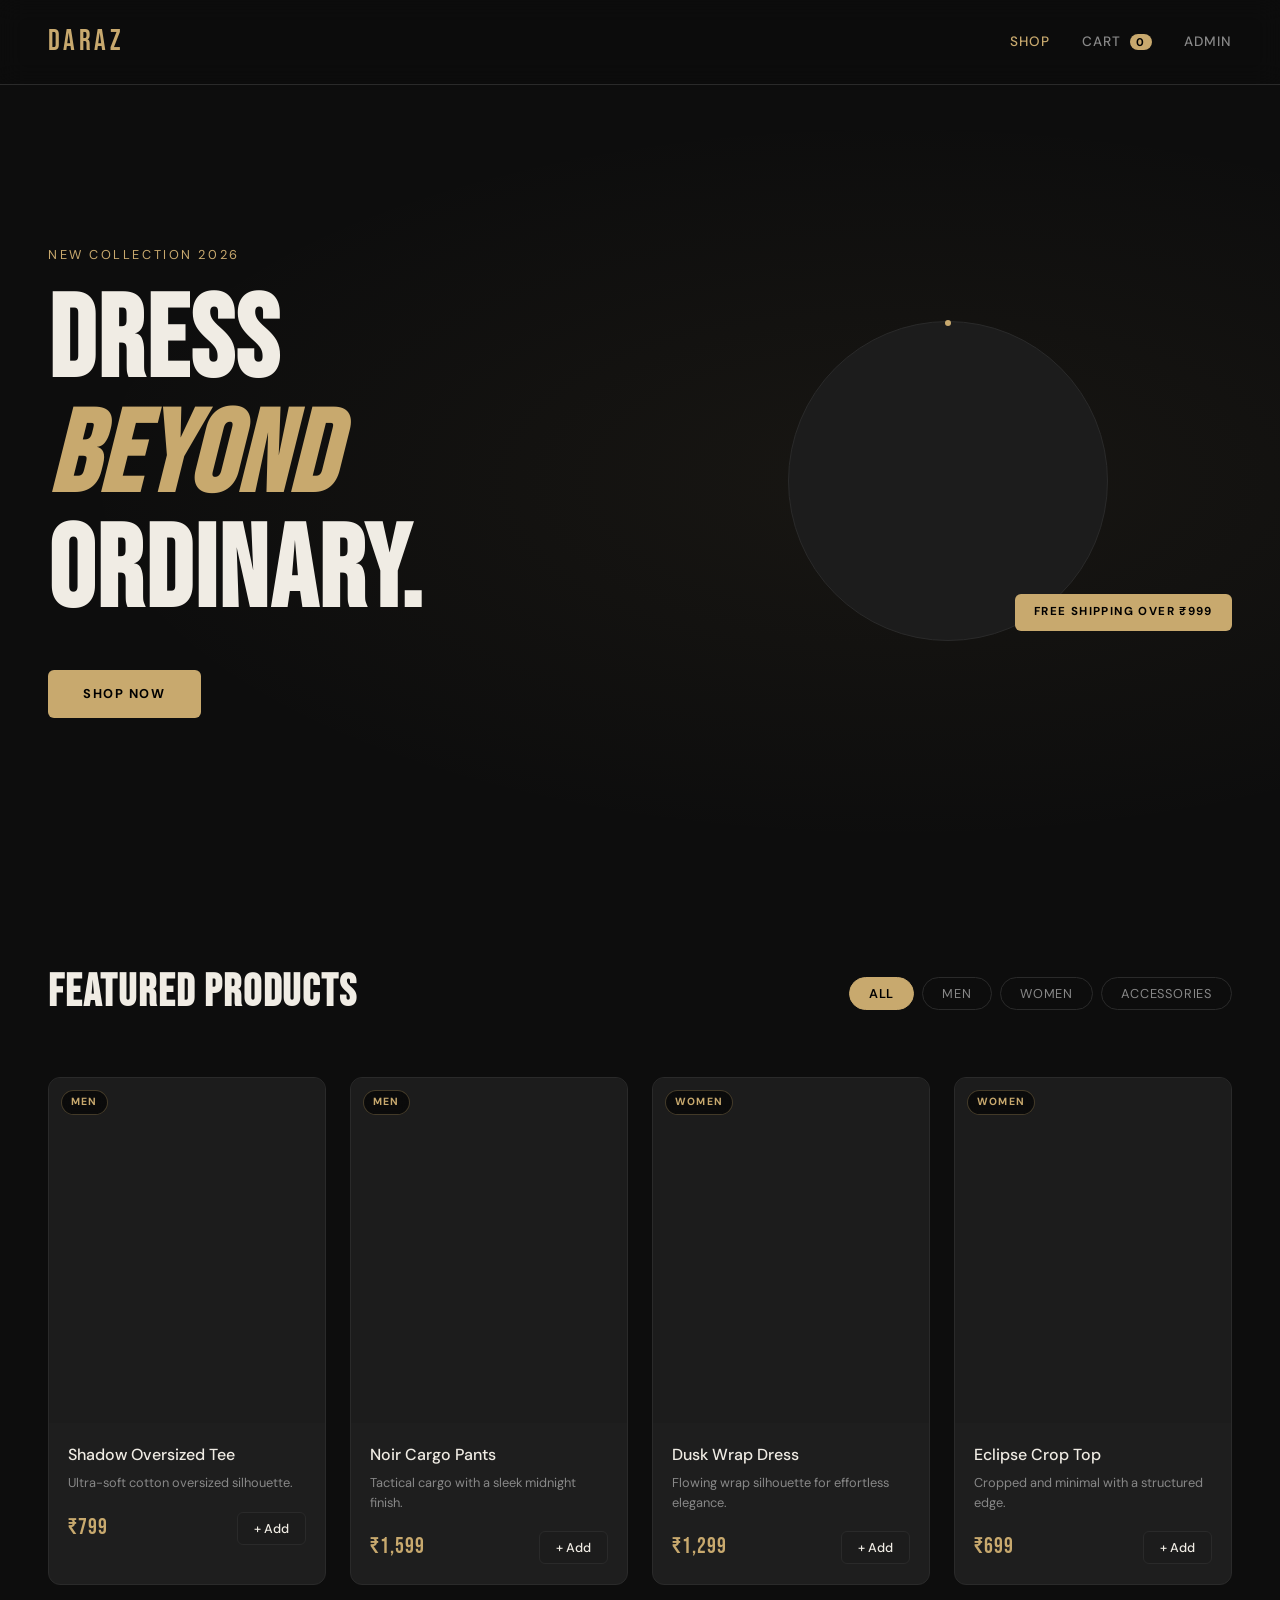
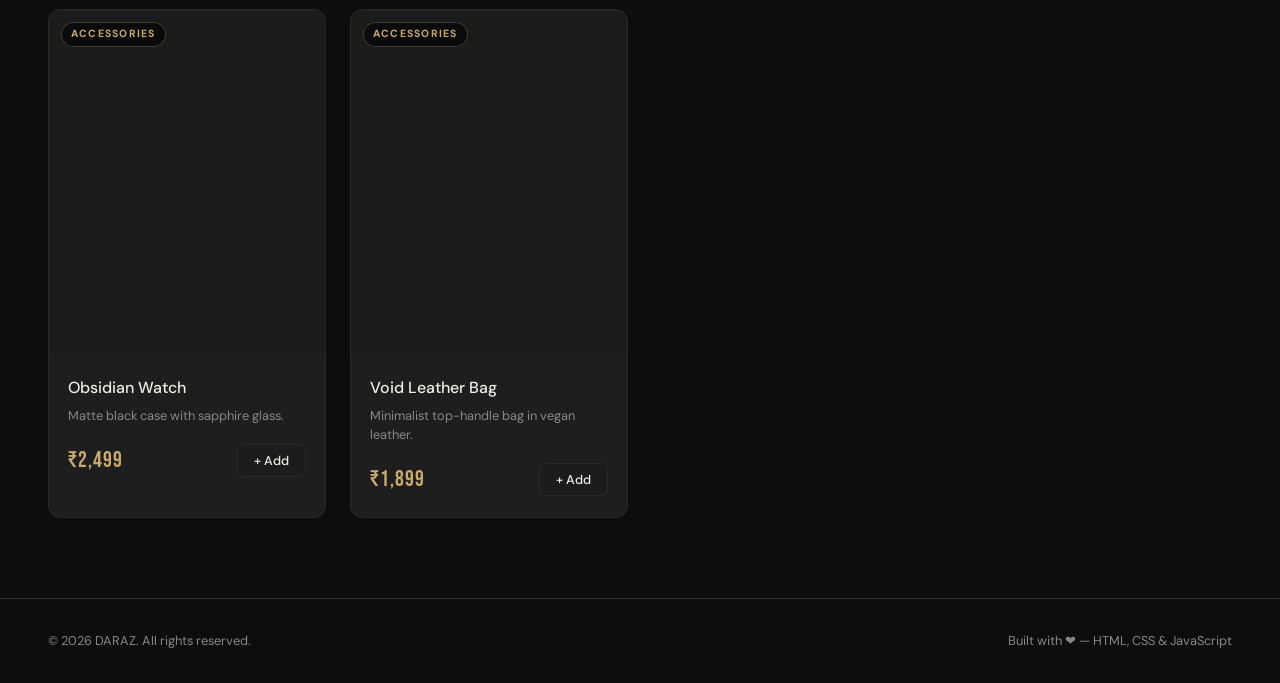
==== Frontend/index.html @ c2f540bd "first push" ====
<!DOCTYPE html>
<html lang="en">

<head>
  <meta charset="UTF-8" />
  <meta name="viewport" content="width=device-width, initial-scale=1.0" />
  <title>DARAZ — Modern Store</title>
  <link rel="stylesheet" href="CSS/base.css" />
  <link rel="stylesheet" href="CSS/index.css" />
  <link
    href="https://fonts.googleapis.com/css2?family=Bebas+Neue&family=DM+Sans:ital,wght@0,300;0,400;0,500;1,300&display=swap"
    rel="stylesheet" />
</head>

<body>

  <!-- NAVBAR -->
  <nav class="navbar">
    <a href="index.html" class="logo">DARAZ</a>
    <div class="nav-links">
      <a href="index.html" class="active">Shop</a>
      <a href="cart.html">Cart <span class="cart-count" id="nav-cart-count">0</span></a>
      <a href="admin.html">Admin</a>
    </div>
  </nav>

  <!-- HERO -->
  <section class="hero">
    <div class="hero-text">
      <p class="hero-sub">New Collection 2026</p>
      <h1>Dress<br><em>Beyond</em><br>Ordinary.</h1>
      <a href="#products" class="btn-primary">Shop Now</a>
    </div>
    <div class="hero-visual">
      <div class="hero-circle"></div>
      <div class="hero-badge">FREE SHIPPING OVER ₹999</div>
    </div>
  </section>

  <!-- PRODUCTS -->
  <section class="products-section" id="products">
    <div class="section-header">
      <h2>Featured Products</h2>
      <div class="filter-bar">
        <button class="filter-btn active" data-cat="all">All</button>
        <button class="filter-btn" data-cat="men">Men</button>
        <button class="filter-btn" data-cat="women">Women</button>
        <button class="filter-btn" data-cat="accessories">Accessories</button>
      </div>
    </div>
    <div class="products-grid" id="products-grid"></div>
  </section>

  <!-- TOAST -->
  <div class="toast" id="toast"></div>

  <footer class="footer">
    <p>© 2026 DARAZ. All rights reserved.</p>
    <p>Built with ❤ — HTML, CSS & JavaScript</p>
  </footer>

  <script src="../Backend/backend.js"></script>
  <script src="script/main.js"></script>
</body>

</html>
---- Frontend/CSS/base.css ----
:root {
  --bg: #0d0d0d;
  --bg2: #141414;
  --bg3: #1c1c1c;
  --surface: #1e1e1e;
  --border: #2a2a2a;
  --text: #f0ece4;
  --text-muted: #888;
  --accent: #c8a96e;
  --accent2: #e8c98e;
  --danger: #e05252;
  --success: #5aaa7a;
  --radius: 12px;
  --radius-sm: 6px;
}

*,
*::before,
*::after {
  box-sizing: border-box;
  margin: 0;
  padding: 0;
}

html {
  scroll-behavior: smooth;
}

body {
  font-family: 'DM Sans', sans-serif;
  background: var(--bg);
  color: var(--text);
  min-height: 100vh;
  font-size: 15px;
  line-height: 1.6;
}

a {
  color: inherit;
  text-decoration: none;
}

button {
  cursor: pointer;
  font-family: inherit;
}

input,
textarea,
select {
  font-family: inherit;
}

/* ---- NAVBAR ---- */
.navbar {
  display: flex;
  align-items: center;
  justify-content: space-between;
  padding: 1.2rem 3rem;
  background: rgba(13, 13, 13, 0.92);
  backdrop-filter: blur(12px);
  position: sticky;
  top: 0;
  z-index: 100;
  border-bottom: 1px solid var(--border);
}

.logo {
  font-family: 'Bebas Neue', sans-serif;
  font-size: 1.8rem;
  letter-spacing: 0.12em;
  color: var(--accent);
}

.nav-links {
  display: flex;
  gap: 2rem;
  align-items: center;
}

.nav-links a {
  font-size: 0.85rem;
  font-weight: 500;
  letter-spacing: 0.08em;
  text-transform: uppercase;
  color: var(--text-muted);
  transition: color 0.2s;
}

.nav-links a:hover,
.nav-links a.active {
  color: var(--accent);
}

.cart-count {
  background: var(--accent);
  color: #000;
  font-size: 0.7rem;
  font-weight: 700;
  padding: 1px 6px;
  border-radius: 99px;
  margin-left: 4px;
}

/* ---- BUTTONS ---- */
.btn-primary {
  display: inline-block;
  background: var(--accent);
  color: #000;
  font-family: 'DM Sans', sans-serif;
  font-size: 0.8rem;
  font-weight: 700;
  letter-spacing: 0.12em;
  text-transform: uppercase;
  padding: 0.85rem 2.2rem;
  border-radius: var(--radius-sm);
  border: none;
  transition: background 0.2s, transform 0.15s;
}

.btn-primary:hover {
  background: var(--accent2);
  transform: translateY(-1px);
}

.btn-primary.wide {
  width: 100%;
  text-align: center;
}

.btn-outline {
  display: inline-block;
  background: transparent;
  color: var(--text);
  border: 1px solid var(--border);
  font-size: 0.8rem;
  font-weight: 500;
  letter-spacing: 0.08em;
  text-transform: uppercase;
  padding: 0.85rem 1.8rem;
  border-radius: var(--radius-sm);
  transition: border-color 0.2s, color 0.2s;
}

.btn-outline:hover {
  border-color: var(--accent);
  color: var(--accent);
}

/* ---- TOAST ---- */
.toast {
  position: fixed;
  bottom: 2rem;
  left: 50%;
  transform: translateX(-50%) translateY(30px);
  background: var(--surface);
  border: 1px solid var(--border);
  color: var(--text);
  padding: 0.8rem 1.8rem;
  border-radius: 99px;
  font-size: 0.88rem;
  font-weight: 500;
  opacity: 0;
  pointer-events: none;
  transition: all 0.3s ease;
  z-index: 999;
  white-space: nowrap;
}

.toast.show {
  opacity: 1;
  transform: translateX(-50%) translateY(0);
}

.toast.success {
  border-color: var(--success);
  color: var(--success);
}

.toast.error {
  border-color: var(--danger);
  color: var(--danger);
}

/* ---- FOOTER ---- */
.footer {
  border-top: 1px solid var(--border);
  padding: 2rem 3rem;
  display: flex;
  justify-content: space-between;
  align-items: center;
  font-size: 0.8rem;
  color: var(--text-muted);
}

/* ---- RESPONSIVE ---- */
@media (max-width: 900px) {
  .navbar {
    padding: 1rem 1.5rem;
  }

  .footer {
    flex-direction: column;
    gap: 0.5rem;
    text-align: center;
  }
}
---- Frontend/CSS/index.css ----
/* ---- HERO ---- */
.hero {
  display: grid;
  grid-template-columns: 1fr 1fr;
  align-items: center;
  min-height: 88vh;
  padding: 4rem 3rem;
  gap: 3rem;
  position: relative;
  overflow: hidden;
}

.hero::before {
  content: '';
  position: absolute;
  inset: 0;
  background: radial-gradient(ellipse at 70% 50%, rgba(200, 169, 110, 0.06) 0%, transparent 65%);
  pointer-events: none;
}

.hero-text {
  z-index: 1;
}

.hero-sub {
  font-size: 0.8rem;
  letter-spacing: 0.2em;
  text-transform: uppercase;
  color: var(--accent);
  margin-bottom: 1.2rem;
}

.hero-text h1 {
  font-family: 'Bebas Neue', sans-serif;
  font-size: clamp(4.5rem, 9vw, 8rem);
  line-height: 1;
  letter-spacing: 0.02em;
  margin-bottom: 2.5rem;
}

.hero-text h1 em {
  font-style: italic;
  color: var(--accent);
}

.hero-visual {
  position: relative;
  display: flex;
  align-items: center;
  justify-content: center;
  height: 420px;
}

.hero-circle {
  width: 320px;
  height: 320px;
  border-radius: 50%;
  border: 1px solid var(--border);
  background: var(--bg3);
  position: relative;
  animation: rotateCircle 18s linear infinite;
}

.hero-circle::before {
  content: '';
  position: absolute;
  top: -2px;
  left: 50%;
  transform: translateX(-50%);
  width: 6px;
  height: 6px;
  border-radius: 50%;
  background: var(--accent);
}

@keyframes rotateCircle {
  to {
    transform: rotate(360deg);
  }
}

.hero-badge {
  position: absolute;
  bottom: 60px;
  right: 0;
  background: var(--accent);
  color: #000;
  font-size: 0.72rem;
  font-weight: 700;
  letter-spacing: 0.12em;
  text-transform: uppercase;
  padding: 0.6rem 1.2rem;
  border-radius: var(--radius-sm);
}

/* ---- PRODUCTS ---- */
.products-section {
  padding: 5rem 3rem;
}

.section-header {
  display: flex;
  align-items: center;
  justify-content: space-between;
  margin-bottom: 3rem;
  flex-wrap: wrap;
  gap: 1rem;
}

.section-header h2 {
  font-family: 'Bebas Neue', sans-serif;
  font-size: 2.8rem;
  letter-spacing: 0.04em;
}

.filter-bar {
  display: flex;
  gap: 0.5rem;
  flex-wrap: wrap;
}

.filter-btn {
  background: transparent;
  border: 1px solid var(--border);
  color: var(--text-muted);
  padding: 0.45rem 1.2rem;
  border-radius: 99px;
  font-size: 0.8rem;
  letter-spacing: 0.06em;
  text-transform: uppercase;
  transition: all 0.2s;
}

.filter-btn:hover {
  border-color: var(--accent);
  color: var(--accent);
}

.filter-btn.active {
  background: var(--accent);
  color: #000;
  border-color: var(--accent);
  font-weight: 600;
}

.products-grid {
  display: grid;
  grid-template-columns: repeat(auto-fill, minmax(270px, 1fr));
  gap: 1.5rem;
}

.product-card {
  background: var(--surface);
  border: 1px solid var(--border);
  border-radius: var(--radius);
  overflow: hidden;
  transition: transform 0.25s, box-shadow 0.25s;
  animation: fadeUp 0.45s ease both;
}

.product-card:hover {
  transform: translateY(-5px);
  box-shadow: 0 16px 40px rgba(0, 0, 0, 0.5);
}

@keyframes fadeUp {
  from {
    opacity: 0;
    transform: translateY(22px);
  }

  to {
    opacity: 1;
    transform: translateY(0);
  }
}

.product-img-wrap {
  position: relative;
  aspect-ratio: 4/5;
  overflow: hidden;
  background: var(--bg3);
}

.product-img-wrap img {
  width: 100%;
  height: 100%;
  object-fit: cover;
  transition: transform 0.45s ease;
}

.product-card:hover .product-img-wrap img {
  transform: scale(1.05);
}

.product-badge {
  position: absolute;
  top: 12px;
  left: 12px;
  background: rgba(0, 0, 0, 0.6);
  backdrop-filter: blur(6px);
  color: var(--accent);
  font-size: 0.65rem;
  font-weight: 700;
  letter-spacing: 0.12em;
  padding: 3px 9px;
  border-radius: 99px;
  border: 1px solid rgba(200, 169, 110, 0.3);
}

.low-stock {
  position: absolute;
  bottom: 12px;
  left: 12px;
  background: rgba(224, 82, 82, 0.85);
  color: #fff;
  font-size: 0.68rem;
  font-weight: 600;
  padding: 3px 9px;
  border-radius: 99px;
}

.product-info {
  padding: 1.2rem;
}

.product-info h3 {
  font-size: 1rem;
  font-weight: 500;
  margin-bottom: 0.35rem;
}

.product-desc {
  font-size: 0.8rem;
  color: var(--text-muted);
  margin-bottom: 1.1rem;
  line-height: 1.5;
}

.product-footer {
  display: flex;
  align-items: center;
  justify-content: space-between;
}

.product-price {
  font-family: 'Bebas Neue', sans-serif;
  font-size: 1.4rem;
  color: var(--accent);
  letter-spacing: 0.04em;
}

.btn-add {
  background: var(--bg3);
  border: 1px solid var(--border);
  color: var(--text);
  padding: 0.45rem 1rem;
  border-radius: var(--radius-sm);
  font-size: 0.8rem;
  font-weight: 500;
  transition: all 0.2s;
}

.btn-add:hover:not(:disabled) {
  background: var(--accent);
  color: #000;
  border-color: var(--accent);
}

.btn-add:disabled {
  opacity: 0.4;
  cursor: not-allowed;
}

/* ---- RESPONSIVE ---- */
@media (max-width: 900px) {
  .hero {
    grid-template-columns: 1fr;
    min-height: auto;
    padding: 3rem 1.5rem;
  }

  .hero-visual {
    display: none;
  }

  .products-section {
    padding: 3rem 1.5rem;
  }

  .section-header {
    flex-direction: column;
    align-items: flex-start;
  }
}

@media (max-width: 600px) {
  .hero-text h1 {
    font-size: 3.8rem;
  }

  .products-grid {
    grid-template-columns: repeat(auto-fill, minmax(200px, 1fr));
  }
}
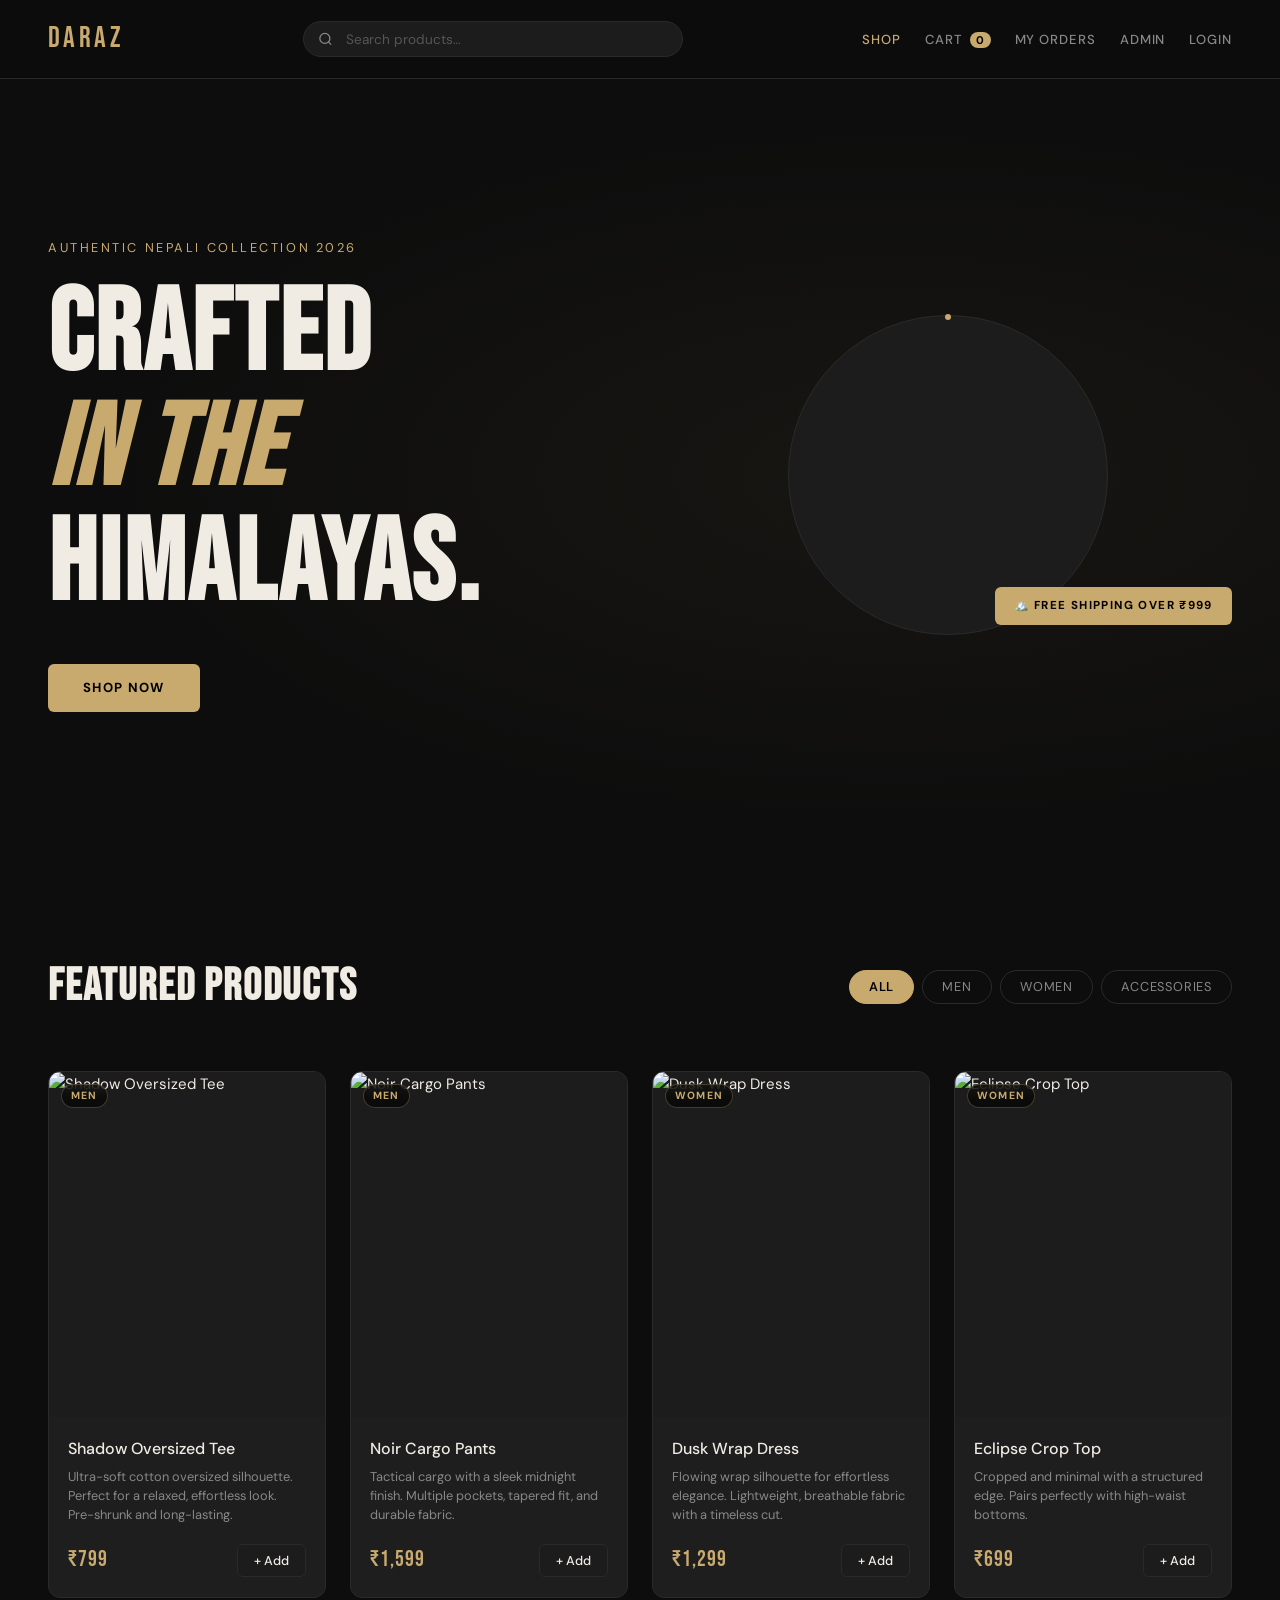
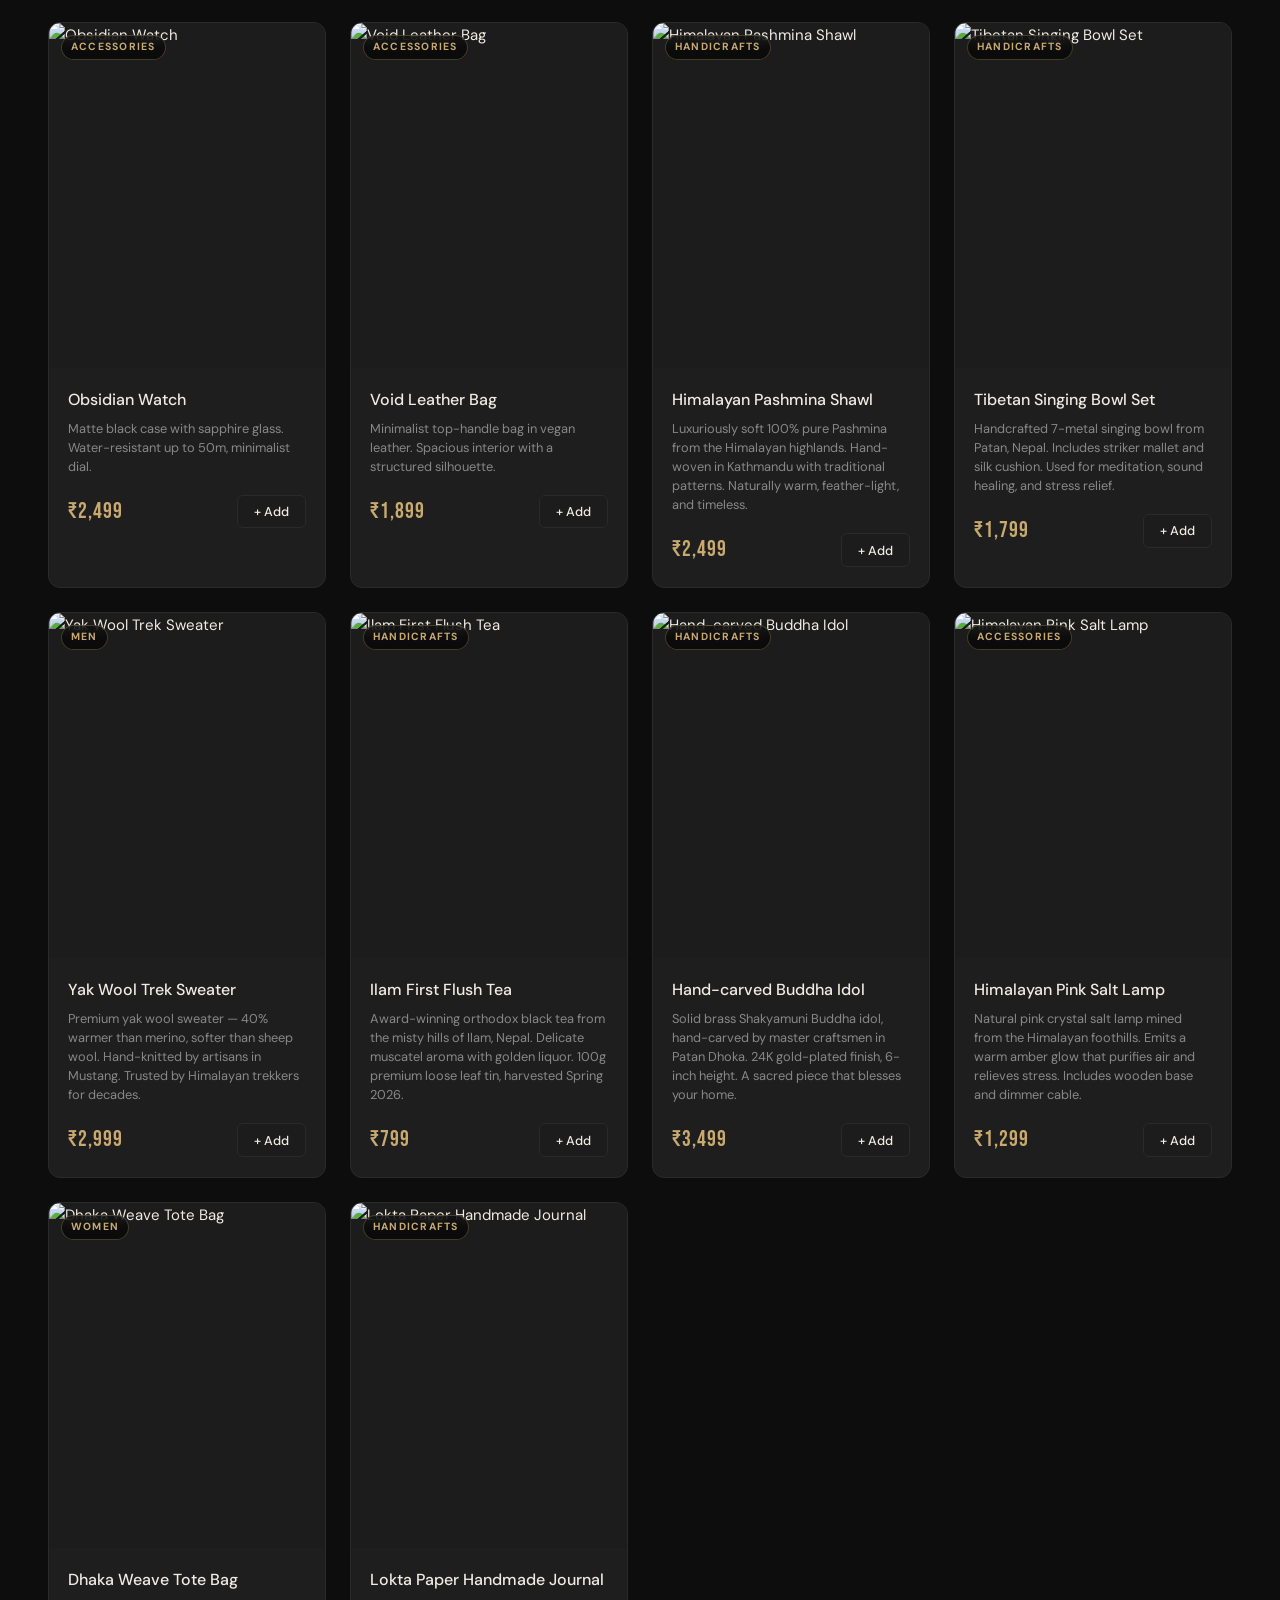
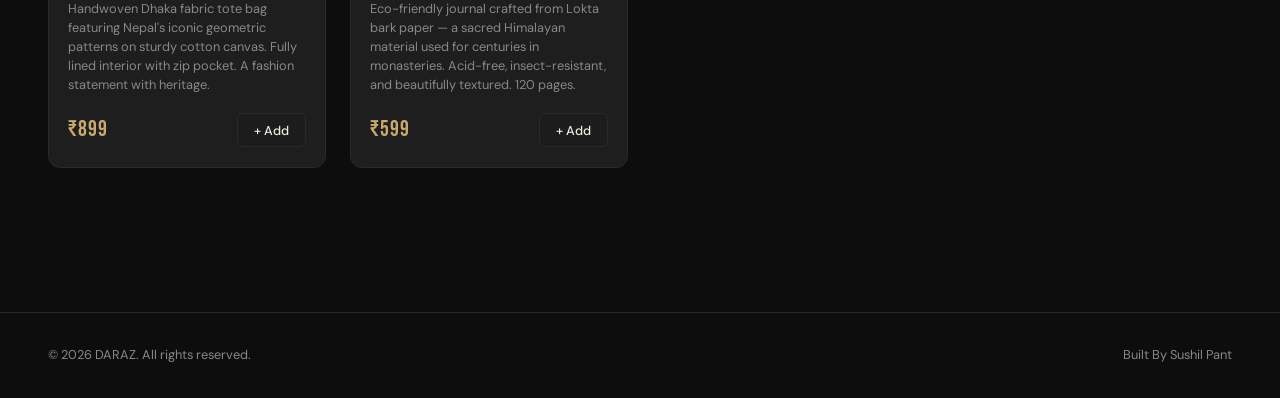
==== commit 483c628f: "My First Project" ====
--- a/Frontend/index.html
+++ b/Frontend/index.html
@@ -5,6 +5,7 @@
   <meta charset="UTF-8" />
   <meta name="viewport" content="width=device-width, initial-scale=1.0" />
   <title>DARAZ — Modern Store</title>
+  <meta name="description" content="Shop the latest fashion collections at DARAZ." />
   <link rel="stylesheet" href="CSS/base.css" />
   <link rel="stylesheet" href="CSS/index.css" />
   <link
@@ -17,23 +18,34 @@
   <!-- NAVBAR -->
   <nav class="navbar">
     <a href="index.html" class="logo">DARAZ</a>
+    <div class="nav-search">
+      <span class="nav-search-icon"><svg width="15" height="15" viewBox="0 0 24 24" fill="none" stroke="currentColor"
+          stroke-width="2">
+          <circle cx="11" cy="11" r="8" />
+          <path d="m21 21-4.35-4.35" />
+        </svg></span>
+      <input type="text" id="nav-search-input" placeholder="Search products…" autocomplete="off" />
+      <div class="search-dropdown" id="search-dropdown"></div>
+    </div>
     <div class="nav-links">
       <a href="index.html" class="active">Shop</a>
       <a href="cart.html">Cart <span class="cart-count" id="nav-cart-count">0</span></a>
+      <a href="orders.html">My Orders</a>
       <a href="admin.html">Admin</a>
+      <a href="login.html" id="nav-auth-btn">Login</a>
     </div>
   </nav>
 
   <!-- HERO -->
   <section class="hero">
     <div class="hero-text">
-      <p class="hero-sub">New Collection 2026</p>
-      <h1>Dress<br><em>Beyond</em><br>Ordinary.</h1>
+      <p class="hero-sub">Authentic Nepali Collection 2026</p>
+      <h1>Crafted<br><em>in the</em><br>Himalayas.</h1>
       <a href="#products" class="btn-primary">Shop Now</a>
     </div>
     <div class="hero-visual">
       <div class="hero-circle"></div>
-      <div class="hero-badge">FREE SHIPPING OVER ₹999</div>
+      <div class="hero-badge">🏔️ FREE SHIPPING OVER ₹999</div>
     </div>
   </section>
 
@@ -56,10 +68,10 @@
 
   <footer class="footer">
     <p>© 2026 DARAZ. All rights reserved.</p>
-    <p>Built with ❤ — HTML, CSS & JavaScript</p>
+    <p>Built By Sushil Pant</p>
   </footer>
 
-  <script src="../Backend/backend.js"></script>
+  <script src="script/backend.js"></script>
   <script src="script/main.js"></script>
 </body>
 
--- a/Frontend/CSS/base.css
+++ b/Frontend/CSS/base.css
@@ -14,18 +14,8 @@
   --radius-sm: 6px;
 }
 
-*,
-*::before,
-*::after {
-  box-sizing: border-box;
-  margin: 0;
-  padding: 0;
-}
-
-html {
-  scroll-behavior: smooth;
-}
-
+*, *::before, *::after { box-sizing: border-box; margin: 0; padding: 0; }
+html { scroll-behavior: smooth; }
 body {
   font-family: 'DM Sans', sans-serif;
   background: var(--bg);
@@ -34,35 +24,23 @@
   font-size: 15px;
   line-height: 1.6;
 }
-
-a {
-  color: inherit;
-  text-decoration: none;
-}
-
-button {
-  cursor: pointer;
-  font-family: inherit;
-}
-
-input,
-textarea,
-select {
-  font-family: inherit;
-}
+a { color: inherit; text-decoration: none; }
+button { cursor: pointer; font-family: inherit; }
+input, textarea, select { font-family: inherit; }
 
 /* ---- NAVBAR ---- */
 .navbar {
   display: flex;
   align-items: center;
   justify-content: space-between;
-  padding: 1.2rem 3rem;
-  background: rgba(13, 13, 13, 0.92);
-  backdrop-filter: blur(12px);
+  padding: 1rem 3rem;
+  background: rgba(13, 13, 13, 0.95);
+  backdrop-filter: blur(16px);
   position: sticky;
   top: 0;
-  z-index: 100;
+  z-index: 200;
   border-bottom: 1px solid var(--border);
+  gap: 1.5rem;
 }
 
 .logo {
@@ -70,28 +48,93 @@
   font-size: 1.8rem;
   letter-spacing: 0.12em;
   color: var(--accent);
-}
+  flex-shrink: 0;
+}
+
+/* Search Bar */
+.nav-search {
+  flex: 1;
+  max-width: 380px;
+  position: relative;
+}
+.nav-search input {
+  width: 100%;
+  background: var(--bg3);
+  border: 1px solid var(--border);
+  border-radius: 99px;
+  color: var(--text);
+  padding: 0.55rem 1.1rem 0.55rem 2.6rem;
+  font-size: 0.85rem;
+  outline: none;
+  transition: border-color 0.2s, box-shadow 0.2s;
+}
+.nav-search input:focus {
+  border-color: var(--accent);
+  box-shadow: 0 0 0 3px rgba(200,169,110,0.1);
+}
+.nav-search input::placeholder { color: #555; }
+.nav-search-icon {
+  position: absolute;
+  left: 0.9rem;
+  top: 50%;
+  transform: translateY(-50%);
+  color: var(--text-muted);
+  pointer-events: none;
+  display: flex;
+}
+.search-dropdown {
+  position: absolute;
+  top: calc(100% + 8px);
+  left: 0;
+  right: 0;
+  background: var(--surface);
+  border: 1px solid var(--border);
+  border-radius: var(--radius);
+  overflow: hidden;
+  z-index: 300;
+  box-shadow: 0 16px 40px rgba(0,0,0,0.6);
+  display: none;
+}
+.search-dropdown.open { display: block; }
+.search-item {
+  display: flex;
+  align-items: center;
+  gap: 0.8rem;
+  padding: 0.7rem 1rem;
+  cursor: pointer;
+  transition: background 0.15s;
+  border-bottom: 1px solid var(--border);
+}
+.search-item:last-child { border-bottom: none; }
+.search-item:hover { background: var(--bg3); }
+.search-item img {
+  width: 40px;
+  height: 48px;
+  object-fit: cover;
+  border-radius: 4px;
+  flex-shrink: 0;
+}
+.search-item-info { flex: 1; min-width: 0; }
+.search-item-name { font-size: 0.88rem; font-weight: 500; white-space: nowrap; overflow: hidden; text-overflow: ellipsis; }
+.search-item-price { font-size: 0.78rem; color: var(--accent); }
+.search-empty { padding: 1rem; text-align: center; color: var(--text-muted); font-size: 0.85rem; }
 
 .nav-links {
   display: flex;
-  gap: 2rem;
+  gap: 1.5rem;
   align-items: center;
-}
-
+  flex-shrink: 0;
+}
 .nav-links a {
-  font-size: 0.85rem;
-  font-weight: 500;
-  letter-spacing: 0.08em;
+  font-size: 0.82rem;
+  font-weight: 500;
+  letter-spacing: 0.07em;
   text-transform: uppercase;
   color: var(--text-muted);
   transition: color 0.2s;
-}
-
-.nav-links a:hover,
-.nav-links a.active {
-  color: var(--accent);
-}
-
+  white-space: nowrap;
+}
+.nav-links a:hover, .nav-links a.active { color: var(--accent); }
 .cart-count {
   background: var(--accent);
   color: #000;
@@ -99,7 +142,29 @@
   font-weight: 700;
   padding: 1px 6px;
   border-radius: 99px;
-  margin-left: 4px;
+  margin-left: 3px;
+}
+.nav-wishlist-count {
+  background: var(--danger);
+  color: #fff;
+  font-size: 0.65rem;
+  font-weight: 700;
+  padding: 1px 5px;
+  border-radius: 99px;
+  margin-left: 3px;
+}
+
+/* ---- PAGE SECTION ---- */
+.page-section {
+  padding: 3.5rem 3rem;
+  max-width: 1200px;
+  margin: 0 auto;
+}
+.page-title {
+  font-family: 'Bebas Neue', sans-serif;
+  font-size: 2.5rem;
+  letter-spacing: 0.06em;
+  margin-bottom: 2rem;
 }
 
 /* ---- BUTTONS ---- */
@@ -108,44 +173,79 @@
   background: var(--accent);
   color: #000;
   font-family: 'DM Sans', sans-serif;
-  font-size: 0.8rem;
+  font-size: 0.82rem;
   font-weight: 700;
-  letter-spacing: 0.12em;
+  letter-spacing: 0.1em;
   text-transform: uppercase;
   padding: 0.85rem 2.2rem;
   border-radius: var(--radius-sm);
   border: none;
   transition: background 0.2s, transform 0.15s;
 }
-
-.btn-primary:hover {
-  background: var(--accent2);
-  transform: translateY(-1px);
-}
-
-.btn-primary.wide {
-  width: 100%;
-  text-align: center;
-}
-
+.btn-primary:hover { background: var(--accent2); transform: translateY(-1px); }
+.btn-primary.wide { width: 100%; text-align: center; }
 .btn-outline {
   display: inline-block;
   background: transparent;
   color: var(--text);
   border: 1px solid var(--border);
-  font-size: 0.8rem;
-  font-weight: 500;
-  letter-spacing: 0.08em;
+  font-size: 0.82rem;
+  font-weight: 500;
+  letter-spacing: 0.07em;
   text-transform: uppercase;
   padding: 0.85rem 1.8rem;
   border-radius: var(--radius-sm);
   transition: border-color 0.2s, color 0.2s;
 }
-
-.btn-outline:hover {
+.btn-outline:hover { border-color: var(--accent); color: var(--accent); }
+.btn-danger {
+  display: inline-block;
+  background: transparent;
+  color: var(--danger);
+  border: 1px solid var(--danger);
+  font-size: 0.8rem;
+  font-weight: 500;
+  padding: 0.6rem 1.2rem;
+  border-radius: var(--radius-sm);
+  transition: all 0.2s;
+}
+.btn-danger:hover { background: var(--danger); color: #fff; }
+
+/* ---- FORM ELEMENTS ---- */
+.form-group { display: flex; flex-direction: column; gap: 0.4rem; }
+.form-group label {
+  font-size: 0.75rem;
+  font-weight: 500;
+  letter-spacing: 0.08em;
+  text-transform: uppercase;
+  color: var(--text-muted);
+}
+.form-group input,
+.form-group select,
+.form-group textarea {
+  background: var(--bg3);
+  border: 1px solid var(--border);
+  border-radius: var(--radius-sm);
+  color: var(--text);
+  padding: 0.8rem 1rem;
+  font-size: 0.92rem;
+  outline: none;
+  transition: border-color 0.2s, box-shadow 0.2s;
+}
+.form-group input:focus,
+.form-group select:focus,
+.form-group textarea:focus {
   border-color: var(--accent);
-  color: var(--accent);
-}
+  box-shadow: 0 0 0 3px rgba(200,169,110,0.1);
+}
+.form-group input::placeholder,
+.form-group textarea::placeholder { color: #444; }
+.form-group select option { background: var(--bg3); }
+.form-row { display: grid; grid-template-columns: 1fr 1fr; gap: 1rem; }
+
+/* ---- STAR RATING ---- */
+.stars { color: var(--accent); font-size: 0.9rem; letter-spacing: 2px; }
+.stars-muted { color: var(--border); }
 
 /* ---- TOAST ---- */
 .toast {
@@ -165,22 +265,12 @@
   transition: all 0.3s ease;
   z-index: 999;
   white-space: nowrap;
-}
-
-.toast.show {
-  opacity: 1;
-  transform: translateX(-50%) translateY(0);
-}
-
-.toast.success {
-  border-color: var(--success);
-  color: var(--success);
-}
-
-.toast.error {
-  border-color: var(--danger);
-  color: var(--danger);
-}
+  max-width: 90vw;
+  text-align: center;
+}
+.toast.show { opacity: 1; transform: translateX(-50%) translateY(0); }
+.toast.success { border-color: var(--success); color: var(--success); }
+.toast.error { border-color: var(--danger); color: var(--danger); }
 
 /* ---- FOOTER ---- */
 .footer {
@@ -191,17 +281,28 @@
   align-items: center;
   font-size: 0.8rem;
   color: var(--text-muted);
-}
+  margin-top: 4rem;
+}
+
+/* ---- EMPTY STATE ---- */
+.empty-state {
+  text-align: center;
+  padding: 5rem 2rem;
+  color: var(--text-muted);
+}
+.empty-state .empty-icon { font-size: 3.5rem; margin-bottom: 1rem; }
+.empty-state h3 { font-size: 1.3rem; margin-bottom: 0.5rem; color: var(--text); }
+.empty-state p { font-size: 0.9rem; margin-bottom: 1.5rem; }
 
 /* ---- RESPONSIVE ---- */
 @media (max-width: 900px) {
-  .navbar {
-    padding: 1rem 1.5rem;
-  }
-
-  .footer {
-    flex-direction: column;
-    gap: 0.5rem;
-    text-align: center;
-  }
+  .navbar { padding: 1rem 1.2rem; gap: 1rem; }
+  .nav-search { max-width: 200px; }
+  .page-section { padding: 2rem 1.2rem; }
+  .footer { flex-direction: column; gap: 0.5rem; text-align: center; padding: 1.5rem 1.2rem; }
+  .form-row { grid-template-columns: 1fr; }
+}
+@media (max-width: 600px) {
+  .nav-search { display: none; }
+  .nav-links { gap: 1rem; }
 }
